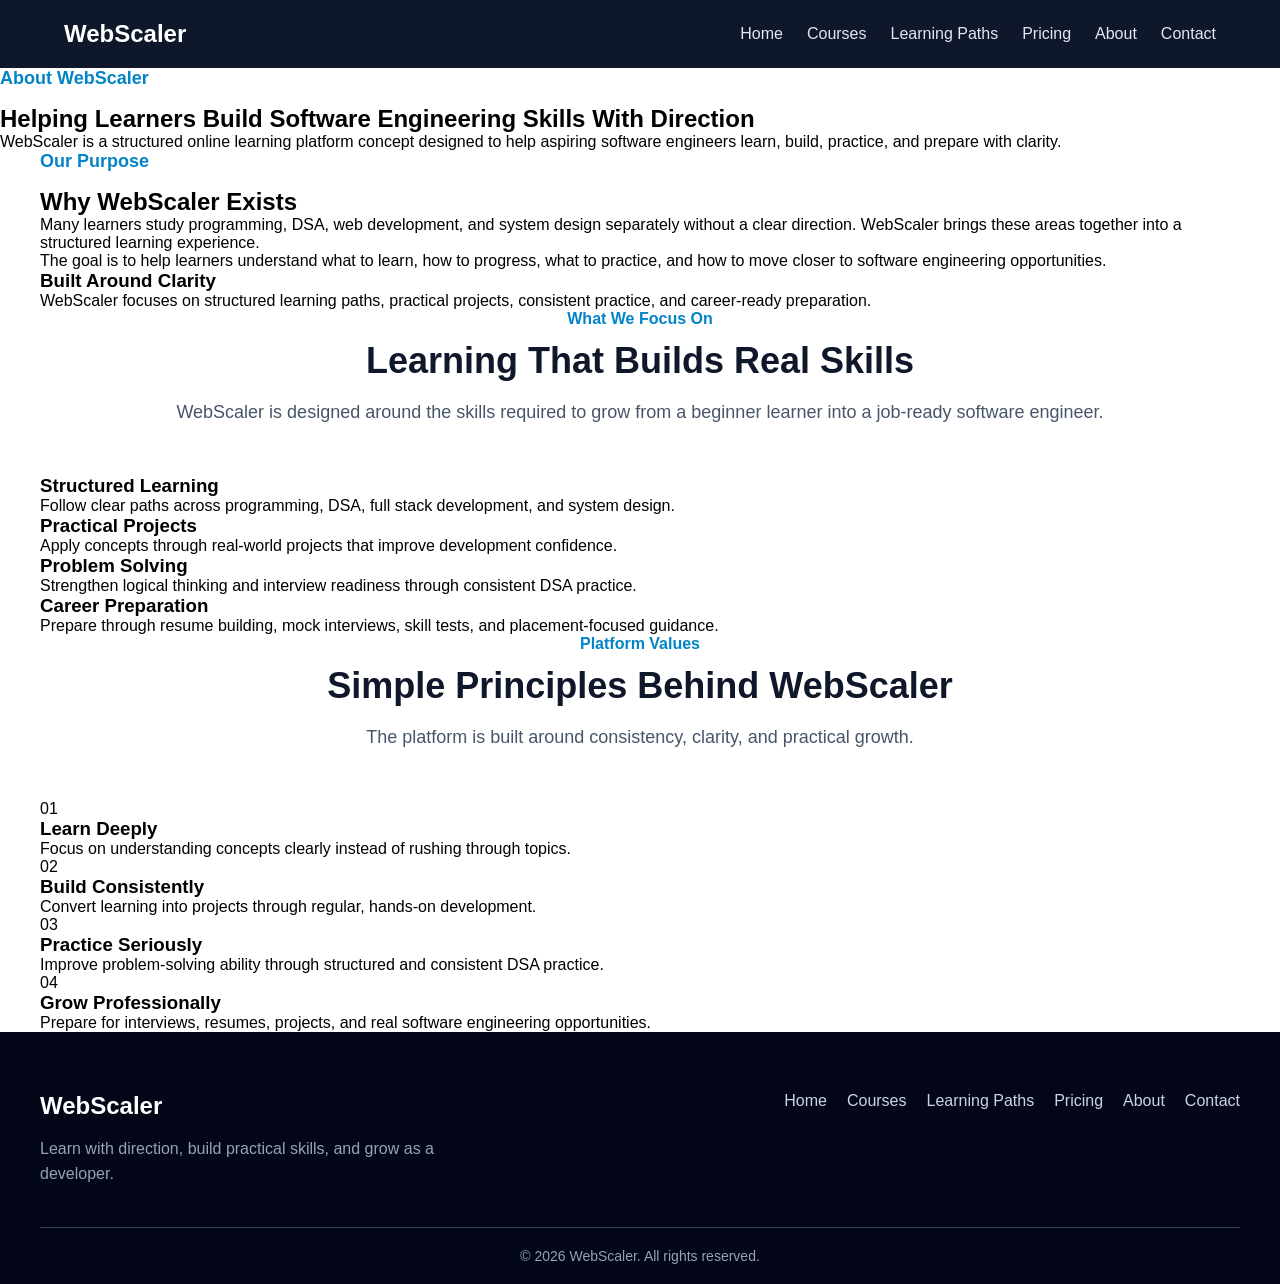
==== about.html @ 9dedd0a8 "Add about page" ====
<!DOCTYPE html>
<html lang="en">

<head>
    <meta charset="UTF-8">
    <meta name="viewport" content="width=device-width, initial-scale=1.0">
    <title>About | WebScaler</title>

    <link rel="stylesheet" href="css/style.css">
    <link rel="stylesheet" href="css/responsive.css">
</head>

<body>

    <header>
        <nav class="navbar">
            <a href="index.html" class="logo">WebScaler</a>

            <div class="nav-links">
                <a href="index.html">Home</a>
                <a href="courses.html">Courses</a>
                <a href="paths.html">Learning Paths</a>
                <a href="pricing.html">Pricing</a>
                <a href="about.html">About</a>
                <a href="contact.html">Contact</a>
            </div>
        </nav>
    </header>

    <main>

        <section class="about-hero">
            <div class="about-hero-content">
                <p class="hero-label">About WebScaler</p>

                <h1>Helping Learners Build Software Engineering Skills With Direction</h1>

                <p class="about-hero-description">
                    WebScaler is a structured online learning platform concept
                    designed to help aspiring software engineers learn, build,
                    practice, and prepare with clarity.
                </p>
            </div>
        </section>

        <section class="about-section">
            <div class="section-container">

                <div class="about-grid">

                    <div class="about-content">
                        <p class="hero-label">Our Purpose</p>

                        <h2>Why WebScaler Exists</h2>

                        <p>
                            Many learners study programming, DSA, web development,
                            and system design separately without a clear direction.
                            WebScaler brings these areas together into a structured
                            learning experience.
                        </p>

                        <p>
                            The goal is to help learners understand what to learn,
                            how to progress, what to practice, and how to move
                            closer to software engineering opportunities.
                        </p>
                    </div>

                    <div class="about-highlight">
                        <h3>Built Around Clarity</h3>

                        <p>
                            WebScaler focuses on structured learning paths,
                            practical projects, consistent practice, and
                            career-ready preparation.
                        </p>
                    </div>

                </div>

            </div>
        </section>

        <section class="mission-section">
            <div class="section-container">

                <div class="section-heading">
                    <p>What We Focus On</p>
                    <h2>Learning That Builds Real Skills</h2>
                    <p>
                        WebScaler is designed around the skills required to grow
                        from a beginner learner into a job-ready software engineer.
                    </p>
                </div>

                <div class="mission-grid">

                    <article class="mission-card">
                        <h3>Structured Learning</h3>
                        <p>
                            Follow clear paths across programming, DSA,
                            full stack development, and system design.
                        </p>
                    </article>

                    <article class="mission-card">
                        <h3>Practical Projects</h3>
                        <p>
                            Apply concepts through real-world projects that
                            improve development confidence.
                        </p>
                    </article>

                    <article class="mission-card">
                        <h3>Problem Solving</h3>
                        <p>
                            Strengthen logical thinking and interview readiness
                            through consistent DSA practice.
                        </p>
                    </article>

                    <article class="mission-card">
                        <h3>Career Preparation</h3>
                        <p>
                            Prepare through resume building, mock interviews,
                            skill tests, and placement-focused guidance.
                        </p>
                    </article>

                </div>

            </div>
        </section>

        <section class="values-section">
            <div class="section-container">

                <div class="section-heading">
                    <p>Platform Values</p>
                    <h2>Simple Principles Behind WebScaler</h2>
                    <p>
                        The platform is built around consistency, clarity,
                        and practical growth.
                    </p>
                </div>

                <div class="values-grid">

                    <article class="value-card">
                        <span>01</span>
                        <h3>Learn Deeply</h3>
                        <p>
                            Focus on understanding concepts clearly instead of
                            rushing through topics.
                        </p>
                    </article>

                    <article class="value-card">
                        <span>02</span>
                        <h3>Build Consistently</h3>
                        <p>
                            Convert learning into projects through regular,
                            hands-on development.
                        </p>
                    </article>

                    <article class="value-card">
                        <span>03</span>
                        <h3>Practice Seriously</h3>
                        <p>
                            Improve problem-solving ability through structured
                            and consistent DSA practice.
                        </p>
                    </article>

                    <article class="value-card">
                        <span>04</span>
                        <h3>Grow Professionally</h3>
                        <p>
                            Prepare for interviews, resumes, projects, and
                            real software engineering opportunities.
                        </p>
                    </article>

                </div>

            </div>
        </section>

    </main>

    <footer>
        <div class="footer-container">

            <div class="footer-brand">
                <a href="index.html" class="footer-logo">WebScaler</a>

                <p>
                    Learn with direction, build practical skills,
                    and grow as a developer.
                </p>
            </div>

            <div class="footer-links">
                <a href="index.html">Home</a>
                <a href="courses.html">Courses</a>
                <a href="paths.html">Learning Paths</a>
                <a href="pricing.html">Pricing</a>
                <a href="about.html">About</a>
                <a href="contact.html">Contact</a>
            </div>

        </div>

        <div class="footer-bottom">
            <p>&copy; 2026 WebScaler. All rights reserved.</p>
        </div>
    </footer>

</body>

</html>
---- css/style.css ----
* {
    margin: 0;
    padding: 0;
    box-sizing: border-box;
}
html {
    scroll-behavior: smooth;
}
body{
    font-family: Arial, sans-serif;
}
header{
    background-color:#0f172a;
}
.navbar{
    max-width: 1200px;
    margin: 0 auto;
    padding: 20px 24px;
    display: flex;
    justify-content: space-between;
    align-items: center;
}
.logo{
    color: #ffffff;
    text-decoration: none;
    font-size: 24px;
    font-weight: bold;
}
.nav-links{
    display: flex;
    align-items: center;
    gap: 24px;
}
.nav-links a{
    color: #e2e8f0;
    text-decoration: none;
    font-size: 16px;
}
.nav-links a:hover{
    color: #38bdf8;
}
.logo:hover{
    color: #38bdf8;
}
.hero {
    background-color: #f8fafc;
    min-height: 520px;
    padding: 80px 24px;
    display: flex;
    justify-content: center;
    align-items: center;
}
.hero-content {
    max-width: 800px;
    text-align: center;
}
.hero-label {
    color: #0284c7;
    font-size: 18px;
    font-weight: bold;
    margin-bottom: 16px;
}
.hero h1 {
    color: #0f172a;
    font-size: 48px;
    line-height: 1.2;
    margin-bottom: 20px;
}
.hero-description {
    color: #475569;
    font-size: 18px;
    line-height: 1.6;
    margin-bottom: 32px;
}
.hero-buttons {
    display: flex;
    justify-content: center;
    gap: 16px;
} 
.btn {
    display: inline-block;
    padding: 12px 24px;
    border-radius: 8px;
    text-decoration: none;
    font-size: 16px;
    font-weight: bold;
}
.btn-primary {
    background-color: #0284c7;
    color: #ffffff;
}
.btn-secondary {
    background-color: transparent;
    color: #0284c7;
    border: 2px solid #0284c7;
}
.btn-primary:hover {
    background-color: #0369a1;
}
.btn-secondary:hover {
    background-color: #0284c7;
    color: #ffffff;
}
.featured-courses {
    padding: 80px 24px;
    background-color: #ffffff;
}

.section-container {
    max-width: 1200px;
    margin: 0 auto;
}

.section-heading {
    text-align: center;
    margin-bottom: 48px;
}

.section-heading > p:first-child {
    color: #0284c7;
    font-size: 16px;
    font-weight: bold;
    margin-bottom: 12px;
}

.section-heading h2 {
    color: #0f172a;
    font-size: 36px;
    margin-bottom: 16px;
}

.section-heading > p:last-child {
    color: #475569;
    font-size: 18px;
    line-height: 1.6;
}

.course-grid {
    display: grid;
    grid-template-columns: repeat(3, 1fr);
    gap: 24px;
}

.course-card {
    padding: 28px;
    border: 1px solid #e2e8f0;
    border-radius: 12px;
    background-color: #f8fafc;
}

.course-card h3 {
    color: #0f172a;
    font-size: 22px;
    margin-bottom: 12px;
}

.course-card p {
    color: #475569;
    font-size: 16px;
    line-height: 1.6;
    margin-bottom: 20px;
}

.course-card a {
    color: #0284c7;
    text-decoration: none;
    font-weight: bold;
}
.course-card:hover {
    transform: translateY(-6px);
    box-shadow: 0 10px 25px rgba(15, 23, 42, 0.12);
}

.course-card a:hover {
    color: #0369a1;
}
.learning-paths {
    padding: 80px 24px;
    background-color: #f1f5f9;
}

.path-grid {
    display: grid;
    grid-template-columns: repeat(3, 1fr);
    gap: 24px;
}

.path-card {
    padding: 28px;
    background-color: #ffffff;
    border-radius: 12px;
    border: 1px solid #e2e8f0;
}

.path-number {
    display: inline-block;
    color: #0284c7;
    font-size: 18px;
    font-weight: bold;
    margin-bottom: 16px;
}

.path-card h3 {
    color: #0f172a;
    font-size: 22px;
    margin-bottom: 12px;
}

.path-card p {
    color: #475569;
    font-size: 16px;
    line-height: 1.6;
    margin-bottom: 20px;
}

.path-card a {
    color: #0284c7;
    text-decoration: none;
    font-weight: bold;
}
.path-card:hover {
    transform: translateY(-6px);
    box-shadow: 0 10px 25px rgba(15, 23, 42, 0.12);
}

.path-card a:hover {
    color: #0369a1;
}
.why-devpath {
    padding: 80px 24px;
    background-color: #ffffff;
}

.feature-grid {
    display: grid;
    grid-template-columns: repeat(3, 1fr);
    gap: 24px;
}

.feature-card {
    padding: 28px;
    background-color: #f8fafc;
    border: 1px solid #e2e8f0;
    border-radius: 12px;
    text-align: center;
}

.feature-card h3 {
    color: #0f172a;
    font-size: 22px;
    margin-bottom: 12px;
}

.feature-card p {
    color: #475569;
    font-size: 16px;
    line-height: 1.6;
}
.feature-card:hover {
    transform: translateY(-6px);
    box-shadow: 0 10px 25px rgba(15, 23, 42, 0.12);
}
.testimonials {
    padding: 80px 24px;
    background-color: #f1f5f9;
}

.testimonial-grid {
    display: grid;
    grid-template-columns: repeat(3, 1fr);
    gap: 24px;
}

.testimonial-card {
    padding: 28px;
    background-color: #ffffff;
    border: 1px solid #e2e8f0;
    border-radius: 12px;
}

.testimonial-text {
    color: #475569;
    font-size: 16px;
    line-height: 1.6;
    margin-bottom: 20px;
}

.testimonial-card h3 {
    color: #0f172a;
    font-size: 18px;
    margin-bottom: 6px;
}

.student-role {
    color: #0284c7;
    font-size: 14px;
    font-weight: bold;
}
.testimonial-card:hover {
    transform: translateY(-6px);
    box-shadow: 0 10px 25px rgba(15, 23, 42, 0.12);
}
.cta {
    padding: 80px 24px;
    background-color: #0f172a;
}

.cta-content {
    max-width: 800px;
    margin: 0 auto;
    text-align: center;
}

.cta-content h2 {
    color: #ffffff;
    font-size: 36px;
    margin-bottom: 16px;
}

.cta-content p {
    color: #cbd5e1;
    font-size: 18px;
    line-height: 1.6;
    margin-bottom: 28px;
}

.cta-btn {
    background-color: #38bdf8;
    color: #0f172a;
}

.cta-btn:hover {
    background-color: #7dd3fc;
}
footer {
    background-color: #020617;
    padding: 60px 24px 20px;
}

.footer-container {
    max-width: 1200px;
    margin: 0 auto;

    display: flex;
    justify-content: space-between;
    align-items: flex-start;
    gap: 40px;
}

.footer-brand {
    max-width: 400px;
}

.footer-logo {
    display: inline-block;
    color: #ffffff;
    text-decoration: none;
    font-size: 24px;
    font-weight: bold;
    margin-bottom: 16px;
}

.footer-brand p {
    color: #94a3b8;
    font-size: 16px;
    line-height: 1.6;
}

.footer-links {
    display: flex;
    flex-wrap: wrap;
    gap: 20px;
}

.footer-links a {
    color: #cbd5e1;
    text-decoration: none;
    font-size: 16px;
}

.footer-links a:hover {
    color: #38bdf8;
}

.footer-bottom {
    max-width: 1200px;
    margin: 40px auto 0;
    padding-top: 20px;
    border-top: 1px solid #334155;
    text-align: center;
}

.footer-bottom p {
    color: #94a3b8;
    font-size: 14px;
}
.success-grid {
    display: grid;
    grid-template-columns: repeat(5, 1fr);
    gap: 20px;
}
.success-card {
    padding: 20px;
    background-color: #ffffff;
    border: 1px solid #e2e8f0;
    border-radius: 12px;
}

.success-card h3 {
    color: #0f172a;
    font-size: 18px;
    line-height: 1.35;
    margin: 16px 0 10px;
}
.success-card p {
    color: #475569;
    font-size: 15px;
    line-height: 1.6;
}
.testimonial-grid {
    grid-template-columns: repeat(4, 1fr);
}
.success-card:hover {
    transform: translateY(-6px);
    box-shadow: 0 10px 25px rgba(15, 23, 42, 0.12);
}



/* courses.html styling */

.courses-hero {
    background-color: #f8fafc;
    padding: 80px 24px;
}

.courses-hero-content {
    max-width: 900px;
    margin: 0 auto;
    text-align: center;
}

.courses-hero-content h1 {
    color: #0f172a;
    font-size: 48px;
    line-height: 1.2;
    margin-bottom: 20px;
}

.courses-hero-description {
    color: #475569;
    font-size: 18px;
    line-height: 1.6;
    max-width: 760px;
    margin: 0 auto;
}

.curriculum-overview {
    padding: 80px 24px;
    background-color: #ffffff;
}

.curriculum-grid {
    display: grid;
    grid-template-columns: repeat(3, 1fr);
    gap: 24px;
}

.curriculum-card {
    display: flex;
    flex-direction: column;
    padding: 28px;
    background-color: #f8fafc;
    border: 1px solid #e2e8f0;
    border-radius: 12px;
    min-width: 0;
}

.module-number {
    display: inline-block;
    align-self: flex-start;
    color: #0284c7;
    font-size: 18px;
    font-weight: bold;
    margin-bottom: 16px;
}

.curriculum-card h3 {
    color: #0f172a;
    font-size: 22px;
    line-height: 1.35;
    margin-bottom: 12px;
}

.curriculum-card p {
    color: #475569;
    font-size: 16px;
    line-height: 1.6;
    margin-bottom: 20px;
}

.curriculum-card a {
    color: #0284c7;
    text-decoration: none;
    font-weight: bold;
    margin-top: auto;
}

.curriculum-card:hover {
    transform: translateY(-6px);
    box-shadow: 0 10px 25px rgba(15, 23, 42, 0.12);
}

.curriculum-card a:hover {
    color: #0369a1;
}

.module-details {
    padding: 80px 24px;
    background-color: #f1f5f9;
}

.module-details:nth-of-type(even) {
    background-color: #ffffff;
}

.module-content {
    display: grid;
    grid-template-columns: minmax(0, 1fr) minmax(0, 2fr);
    gap: 24px;
    align-items: stretch;
}

.module-info {
    padding: 32px;
    background-color: #0f172a;
    border-radius: 12px;
    min-width: 0;
}

.module-badge {
    display: inline-block;
    padding: 6px 12px;
    margin-bottom: 20px;
    background-color: #e0f2fe;
    color: #0369a1;
    font-size: 14px;
    font-weight: bold;
    line-height: 1.4;
    border-radius: 20px;
}

.module-info h3 {
    color: #ffffff;
    font-size: 28px;
    line-height: 1.3;
    margin-bottom: 16px;
}

.module-info p {
    color: #cbd5e1;
    font-size: 16px;
    line-height: 1.6;
}

.module-topics {
    display: grid;
    grid-template-columns: repeat(2, minmax(0, 1fr));
    gap: 16px;
}

.topic-item {
    display: flex;
    align-items: center;
    gap: 16px;
    padding: 20px;
    background-color: #ffffff;
    border: 1px solid #e2e8f0;
    border-radius: 10px;
    min-width: 0;
}

.topic-item span {
    flex-shrink: 0;
    color: #0284c7;
    font-size: 16px;
    font-weight: bold;
}

.topic-item p {
    color: #0f172a;
    font-size: 16px;
    font-weight: bold;
    line-height: 1.4;
    overflow-wrap: anywhere;
}

.topic-item:hover {
    transform: translateY(-4px);
    box-shadow: 0 8px 20px rgba(15, 23, 42, 0.10);
}

.curriculum-card,
.topic-item {
    transition: transform 0.25s ease,
                box-shadow 0.25s ease;
}

#java-module,
#dsa-module,
#sql-module,
#fullstack-module,
#system-design-module,
#data-product-module {
    scroll-margin-top: 24px;
}
/* paths.html styling */

.paths-hero {
    background-color: #f8fafc;
    padding: 80px 24px;
}

.paths-hero-content {
    max-width: 900px;
    margin: 0 auto;
    text-align: center;
}

.paths-hero-content h1 {
    color: #0f172a;
    font-size: 48px;
    line-height: 1.2;
    margin-bottom: 20px;
}

.paths-hero-description {
    color: #475569;
    font-size: 18px;
    line-height: 1.6;
    max-width: 760px;
    margin: 0 auto;
}

.paths-grid {
    display: grid;
    grid-template-columns: repeat(4, 1fr);
    gap: 24px;
}

.path-topics {
    margin: 20px 0;
    padding-left: 20px;
}

.path-topics li {
    color: #475569;
    font-size: 15px;
    line-height: 1.7;
}

.path-link {
    color: #0284c7;
    text-decoration: none;
    font-weight: bold;
}

.journey-section {
    padding: 80px 24px;
    background-color: #ffffff;
}

.journey-steps {
    display: grid;
    grid-template-columns: repeat(5, 1fr);
    gap: 20px;
}

.journey-step {
    padding: 24px;
    background-color: #f8fafc;
    border: 1px solid #e2e8f0;
    border-radius: 12px;
}

.journey-step span {
    color: #0284c7;
    font-size: 18px;
    font-weight: bold;
}

.journey-step h3 {
    color: #0f172a;
    font-size: 20px;
    margin: 16px 0 10px;
}

.journey-step p {
    color: #475569;
    font-size: 15px;
    line-height: 1.6;
}

.paths-cta {
    padding: 80px 24px;
    background-color: #0f172a;
}

.paths-cta-content {
    max-width: 1200px;
    margin: 0 auto;
    display: flex;
    justify-content: space-between;
    align-items: center;
    gap: 40px;
}

.paths-cta h2 {
    color: #ffffff;
    font-size: 36px;
    margin-bottom: 16px;
}

.paths-cta p {
    color: #cbd5e1;
    font-size: 18px;
    line-height: 1.6;
}
---- css/responsive.css ----
@media (max-width: 768px) {
    .navbar {
        flex-direction: column;
        gap: 20px;
    }
    .nav-links {
        flex-wrap: wrap;
        justify-content: center;
        gap: 16px;
    }
    .hero {
        min-height: auto;
        padding: 60px 20px;
    }
    .hero h1 {
        font-size: 36px;
    }
    .hero-description {
        font-size: 16px;
    }
    .hero-buttons {
        flex-direction: column;
        align-items: center; 
    }
    .cta {
        padding: 60px 20px;
    } 
    .cta-content h2 {
        font-size: 30px;
    }
    .cta-content p {
        font-size: 16px;
    }
    .footer-container {
        flex-direction: column;
        align-items: center;
        text-align: center;
    }
    .footer-links {
        justify-content: center;
    }
    .footer-bottom {
        margin-top: 30px;
    }
}
@media (max-width: 992px) {
    .course-grid,
    .path-grid,
    .feature-grid,
    .testimonial-grid {
        grid-template-columns: repeat(2, 1fr);
    }
}

@media (max-width: 600px) {
    .course-grid,
    .path-grid,
    .feature-grid,
    .testimonial-grid {
        grid-template-columns: 1fr;
    }
}
@media (max-width: 992px) {
    .success-grid,
    .path-grid,
    .feature-grid,
    .testimonial-grid,
    .curriculum-grid {
        grid-template-columns: repeat(2, 1fr);
    }
}

@media (max-width: 600px) {
    .success-grid,
    .testimonial-grid {
        grid-template-columns: 1fr;
    }
}

/* courses.html responsive styling */

/* Tablet and smaller laptops */

@media (max-width: 992px) {

    .courses-hero {
        padding: 70px 24px;
    }

    .courses-hero-content h1 {
        font-size: 40px;
    }

    .curriculum-grid {
        grid-template-columns: repeat(2, minmax(0, 1fr));
    }

    .module-content {
        grid-template-columns: 1fr;
    }

    .module-topics {
        grid-template-columns: repeat(2, minmax(0, 1fr));
    }
}


/* Mobile */

@media (max-width: 600px) {

    .courses-hero {
        padding: 56px 20px;
    }

    .courses-hero-content h1 {
        font-size: 34px;
    }

    .courses-hero-description {
        font-size: 16px;
    }

    .curriculum-overview,
    .module-details {
        padding: 60px 20px;
    }

    .curriculum-grid {
        grid-template-columns: 1fr;
    }

    .curriculum-card {
        padding: 24px;
    }

    .module-content {
        grid-template-columns: 1fr;
    }

    .module-info {
        padding: 24px;
    }

    .module-info h3 {
        font-size: 24px;
    }

    .module-topics {
        grid-template-columns: 1fr;
    }

    .topic-item {
        padding: 18px;
    }
}


/* Very small phones */

@media (max-width: 400px) {

    .courses-hero-content h1 {
        font-size: 30px;
    }

    .curriculum-overview,
    .module-details {
        padding-left: 16px;
        padding-right: 16px;
    }

    .curriculum-card,
    .module-info {
        padding: 20px;
    }

    .topic-item {
        gap: 12px;
        padding: 16px;
    }

    .topic-item p {
        font-size: 15px;
    }
}
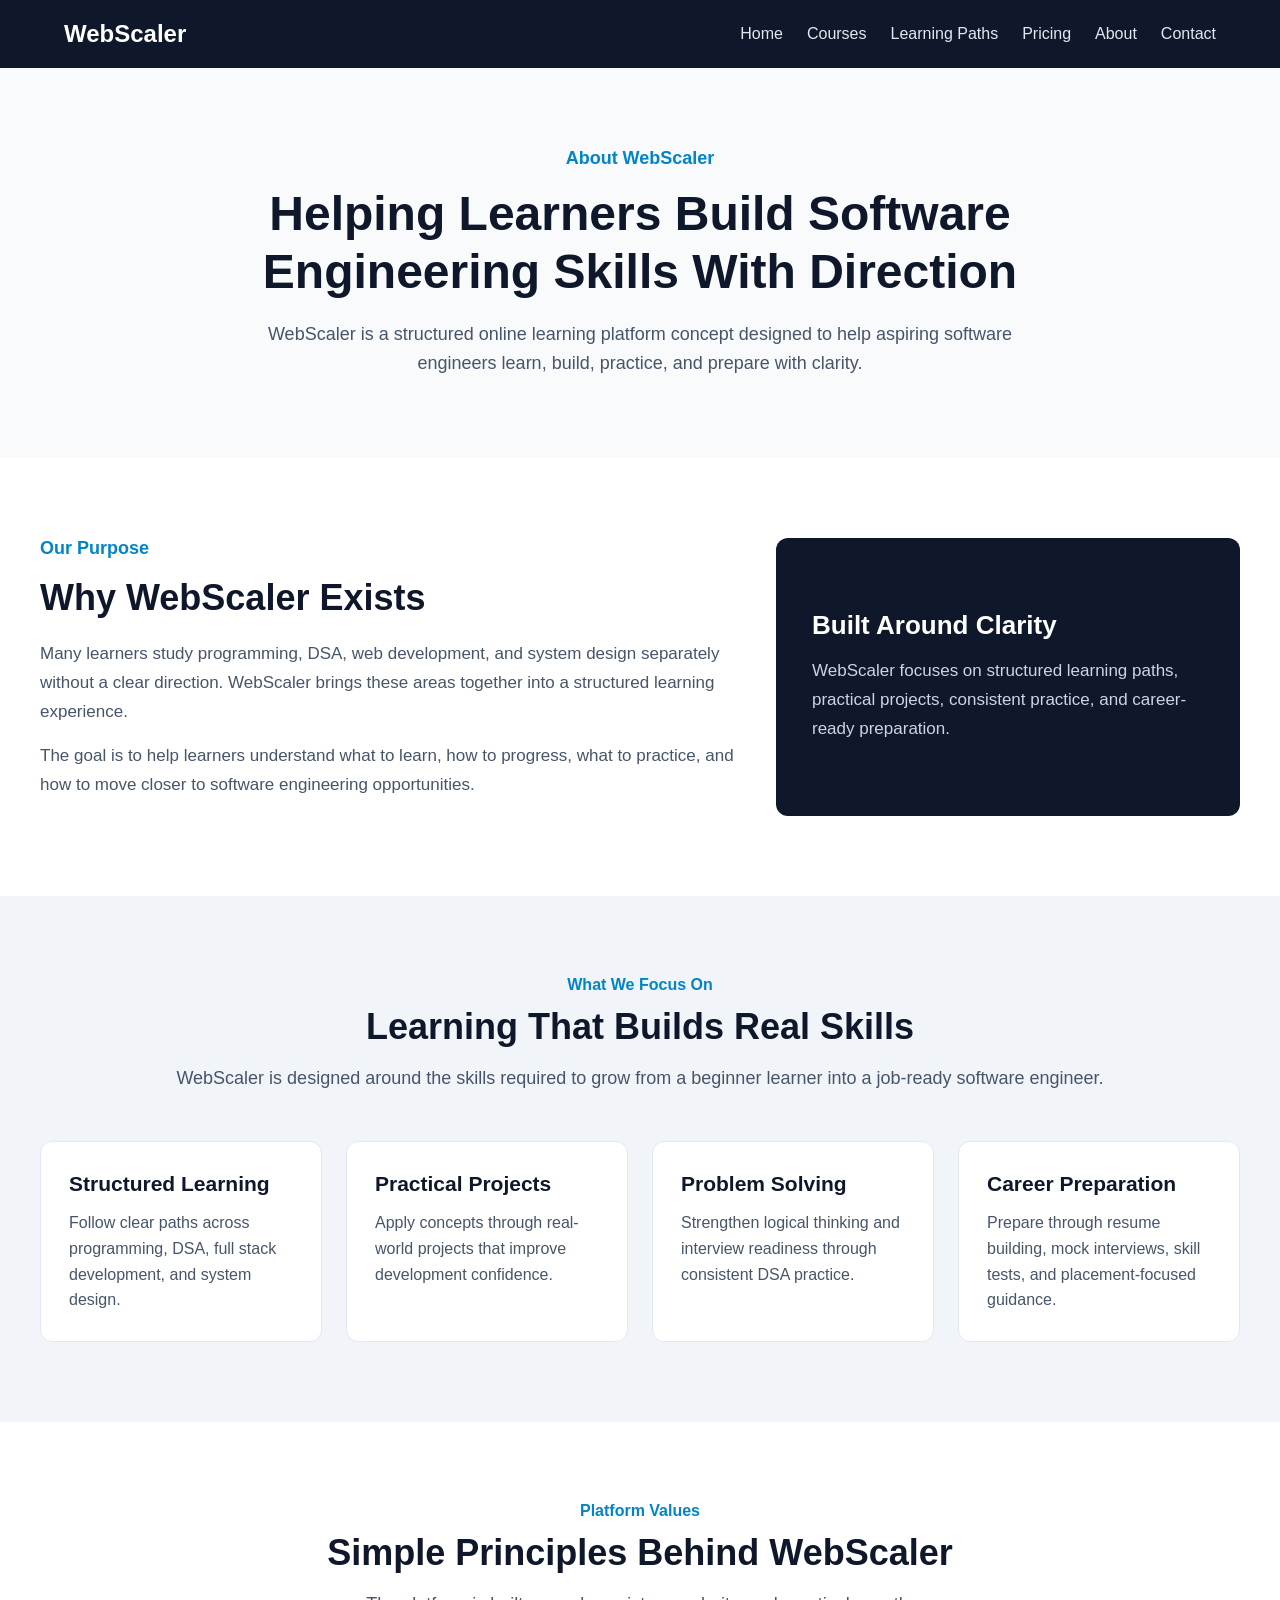
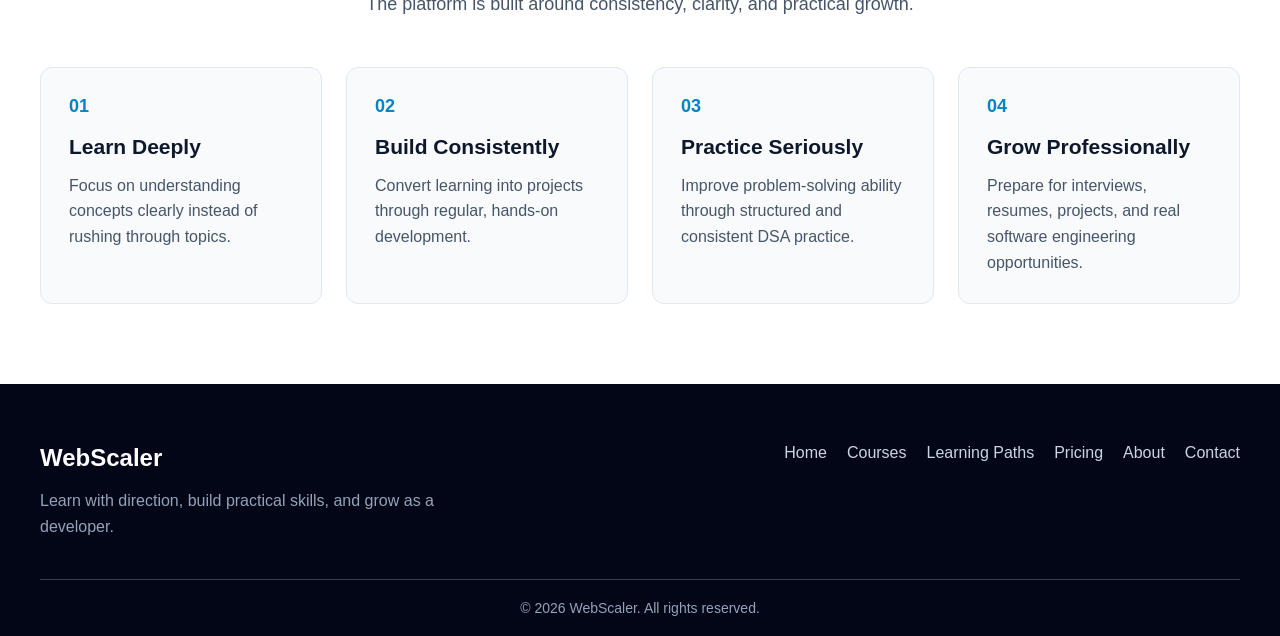
==== commit 30f27870: "Fix navigation and paths page consistency" ====
--- a/about.html
+++ b/about.html
@@ -13,18 +13,18 @@
 <body>
 
     <header>
-        <nav class="navbar">
-            <a href="index.html" class="logo">WebScaler</a>
-
-            <div class="nav-links">
-                <a href="index.html">Home</a>
-                <a href="courses.html">Courses</a>
-                <a href="paths.html">Learning Paths</a>
-                <a href="pricing.html">Pricing</a>
-                <a href="about.html">About</a>
-                <a href="contact.html">Contact</a>
-            </div>
-        </nav>
+    <nav class="navbar">
+        <a href="index.html" class="logo">WebScaler</a>
+
+        <div class="nav-links">
+            <a href="index.html">Home</a>
+            <a href="courses.html">Courses</a>
+            <a href="paths.html">Learning Paths</a>
+            <a href="pricing.html">Pricing</a>
+            <a href="about.html">About</a>
+            <a href="contact.html">Contact</a>
+        </div>
+    </nav>
     </header>
 
     <main>
--- a/css/style.css
+++ b/css/style.css
@@ -725,4 +725,475 @@
     color: #cbd5e1;
     font-size: 18px;
     line-height: 1.6;
+}
+
+/* styling of paths.html */
+
+.pricing-hero {
+    padding: 80px 24px;
+    background-color: #f8fafc;
+}
+
+.pricing-hero-content {
+    max-width: 900px;
+    margin: 0 auto;
+    text-align: center;
+}
+
+.pricing-hero-content h1 {
+    color: #0f172a;
+    font-size: 48px;
+    line-height: 1.2;
+    margin-bottom: 20px;
+}
+
+.pricing-hero-description {
+    max-width: 760px;
+    margin: 0 auto;
+    color: #475569;
+    font-size: 18px;
+    line-height: 1.6;
+}
+
+.pricing-section {
+    padding: 80px 24px;
+    background-color: #ffffff;
+}
+
+.pricing-grid {
+    display: grid;
+    grid-template-columns: repeat(3, 1fr);
+    gap: 24px;
+    align-items: stretch;
+}
+
+.pricing-card {
+    position: relative;
+    display: flex;
+    flex-direction: column;
+    padding: 32px;
+    background-color: #f8fafc;
+    border: 1px solid #e2e8f0;
+    border-radius: 12px;
+    transition:
+        transform 0.25s ease,
+        box-shadow 0.25s ease;
+}
+
+.pricing-card:hover {
+    transform: translateY(-6px);
+    box-shadow: 0 10px 25px rgba(15, 23, 42, 0.12);
+}
+
+.pricing-card h3 {
+    color: #0f172a;
+    font-size: 24px;
+    margin-bottom: 16px;
+}
+
+.plan-price {
+    color: #0284c7;
+    font-size: 36px;
+    font-weight: bold;
+    margin-bottom: 16px;
+}
+
+.plan-price span {
+    color: #64748b;
+    font-size: 15px;
+    font-weight: normal;
+}
+
+.plan-description {
+    color: #475569;
+    font-size: 16px;
+    line-height: 1.6;
+    margin-bottom: 24px;
+}
+
+.plan-features {
+    margin-bottom: 28px;
+    padding-left: 20px;
+}
+
+.plan-features li {
+    color: #475569;
+    font-size: 15px;
+    line-height: 1.7;
+    margin-bottom: 8px;
+}
+
+.plan-link {
+    display: inline-block;
+    margin-top: auto;
+    padding: 12px 20px;
+    background-color: #0284c7;
+    color: #ffffff;
+    text-align: center;
+    text-decoration: none;
+    font-weight: bold;
+    border-radius: 8px;
+}
+
+.plan-link:hover {
+    background-color: #0369a1;
+}
+
+.featured-plan {
+    border: 2px solid #0284c7;
+    background-color: #ffffff;
+}
+
+.plan-badge {
+    display: inline-block;
+    align-self: flex-start;
+    padding: 6px 12px;
+    margin-bottom: 20px;
+    background-color: #e0f2fe;
+    color: #0369a1;
+    font-size: 14px;
+    font-weight: bold;
+    border-radius: 20px;
+}
+
+.pricing-note {
+    padding: 80px 24px;
+    background-color: #f1f5f9;
+}
+
+.note-box {
+    max-width: 800px;
+    margin: 0 auto;
+    padding: 40px;
+    background-color: #0f172a;
+    border-radius: 12px;
+    text-align: center;
+}
+
+.note-box h2 {
+    color: #ffffff;
+    font-size: 32px;
+    margin-bottom: 16px;
+}
+
+.note-box p {
+    color: #cbd5e1;
+    font-size: 17px;
+    line-height: 1.7;
+}
+
+/* styling about.html */
+
+.about-hero {
+    padding: 80px 24px;
+    background-color: #f8fafc;
+}
+
+.about-hero-content {
+    max-width: 900px;
+    margin: 0 auto;
+    text-align: center;
+}
+
+.about-hero-content h1 {
+    color: #0f172a;
+    font-size: 48px;
+    line-height: 1.2;
+    margin-bottom: 20px;
+}
+
+.about-hero-description {
+    max-width: 760px;
+    margin: 0 auto;
+    color: #475569;
+    font-size: 18px;
+    line-height: 1.6;
+}
+
+.about-section {
+    padding: 80px 24px;
+    background-color: #ffffff;
+}
+
+.about-grid {
+    display: grid;
+    grid-template-columns: 1.5fr 1fr;
+    gap: 40px;
+    align-items: stretch;
+}
+
+.about-content h2 {
+    color: #0f172a;
+    font-size: 36px;
+    line-height: 1.25;
+    margin-bottom: 20px;
+}
+
+.about-content > p:not(.hero-label) {
+    color: #475569;
+    font-size: 17px;
+    line-height: 1.7;
+    margin-bottom: 16px;
+}
+
+.about-highlight {
+    display: flex;
+    flex-direction: column;
+    justify-content: center;
+    padding: 36px;
+    background-color: #0f172a;
+    border-radius: 12px;
+}
+
+.about-highlight h3 {
+    color: #ffffff;
+    font-size: 26px;
+    margin-bottom: 16px;
+}
+
+.about-highlight p {
+    color: #cbd5e1;
+    font-size: 17px;
+    line-height: 1.7;
+}
+
+.mission-section {
+    padding: 80px 24px;
+    background-color: #f1f5f9;
+}
+
+.mission-grid {
+    display: grid;
+    grid-template-columns: repeat(4, 1fr);
+    gap: 24px;
+}
+
+.mission-card {
+    padding: 28px;
+    background-color: #ffffff;
+    border: 1px solid #e2e8f0;
+    border-radius: 12px;
+    transition:
+        transform 0.25s ease,
+        box-shadow 0.25s ease;
+}
+
+.mission-card h3 {
+    color: #0f172a;
+    font-size: 21px;
+    line-height: 1.35;
+    margin-bottom: 12px;
+}
+
+.mission-card p {
+    color: #475569;
+    font-size: 16px;
+    line-height: 1.6;
+}
+
+.mission-card:hover {
+    transform: translateY(-6px);
+    box-shadow: 0 10px 25px rgba(15, 23, 42, 0.12);
+}
+
+
+/* Values Section */
+
+.values-section {
+    padding: 80px 24px;
+    background-color: #ffffff;
+}
+
+.values-grid {
+    display: grid;
+    grid-template-columns: repeat(4, 1fr);
+    gap: 24px;
+}
+
+.value-card {
+    padding: 28px;
+    background-color: #f8fafc;
+    border: 1px solid #e2e8f0;
+    border-radius: 12px;
+    transition:
+        transform 0.25s ease,
+        box-shadow 0.25s ease;
+}
+
+.value-card span {
+    display: inline-block;
+    color: #0284c7;
+    font-size: 18px;
+    font-weight: bold;
+    margin-bottom: 16px;
+}
+
+.value-card h3 {
+    color: #0f172a;
+    font-size: 21px;
+    line-height: 1.35;
+    margin-bottom: 12px;
+}
+
+.value-card p {
+    color: #475569;
+    font-size: 16px;
+    line-height: 1.6;
+}
+
+.value-card:hover {
+    transform: translateY(-6px);
+    box-shadow: 0 10px 25px rgba(15, 23, 42, 0.12);
+}
+/* styling contact.html */
+/* =========================
+   contact.html styling
+========================= */
+
+/* Contact Hero */
+
+.contact-hero {
+    padding: 80px 24px;
+    background-color: #f8fafc;
+}
+
+.contact-hero-content {
+    max-width: 900px;
+    margin: 0 auto;
+    text-align: center;
+}
+
+.contact-hero-content h1 {
+    color: #0f172a;
+    font-size: 48px;
+    line-height: 1.2;
+    margin-bottom: 20px;
+}
+
+.contact-hero-description {
+    max-width: 760px;
+    margin: 0 auto;
+    color: #475569;
+    font-size: 18px;
+    line-height: 1.6;
+}
+
+
+/* Contact Section */
+
+.contact-section {
+    padding: 80px 24px;
+    background-color: #ffffff;
+}
+
+.contact-grid {
+    display: grid;
+    grid-template-columns: 1fr 1fr;
+    gap: 48px;
+    align-items: start;
+}
+
+
+/* Contact Information */
+
+.contact-info h2 {
+    color: #0f172a;
+    font-size: 36px;
+    line-height: 1.25;
+    margin-bottom: 20px;
+}
+
+.contact-info > p:not(.hero-label) {
+    color: #475569;
+    font-size: 17px;
+    line-height: 1.7;
+    margin-bottom: 32px;
+}
+
+.contact-points {
+    display: grid;
+    gap: 20px;
+}
+
+.contact-points div {
+    padding: 20px;
+    background-color: #f8fafc;
+    border: 1px solid #e2e8f0;
+    border-radius: 10px;
+}
+
+.contact-points h3 {
+    color: #0f172a;
+    font-size: 18px;
+    margin-bottom: 8px;
+}
+
+.contact-points p {
+    color: #475569;
+    font-size: 15px;
+    line-height: 1.6;
+}
+
+
+/* Contact Form */
+
+.contact-form {
+    padding: 32px;
+    background-color: #f8fafc;
+    border: 1px solid #e2e8f0;
+    border-radius: 12px;
+}
+
+.form-group {
+    margin-bottom: 20px;
+}
+
+.form-group label {
+    display: block;
+    color: #0f172a;
+    font-size: 15px;
+    font-weight: bold;
+    margin-bottom: 8px;
+}
+
+.form-group input,
+.form-group select,
+.form-group textarea {
+    width: 100%;
+    padding: 12px 14px;
+    color: #0f172a;
+    background-color: #ffffff;
+    border: 1px solid #cbd5e1;
+    border-radius: 8px;
+    font-family: inherit;
+    font-size: 16px;
+    outline: none;
+}
+
+.form-group textarea {
+    resize: vertical;
+    min-height: 130px;
+}
+
+.form-group input:focus,
+.form-group select:focus,
+.form-group textarea:focus {
+    border-color: #0284c7;
+    box-shadow: 0 0 0 3px rgba(2, 132, 199, 0.12);
+}
+
+.form-btn {
+    width: 100%;
+    padding: 13px 20px;
+    background-color: #0284c7;
+    color: #ffffff;
+    border: none;
+    border-radius: 8px;
+    font-size: 16px;
+    font-weight: bold;
+    cursor: pointer;
+}
+
+.form-btn:hover {
+    background-color: #0369a1;
 }
